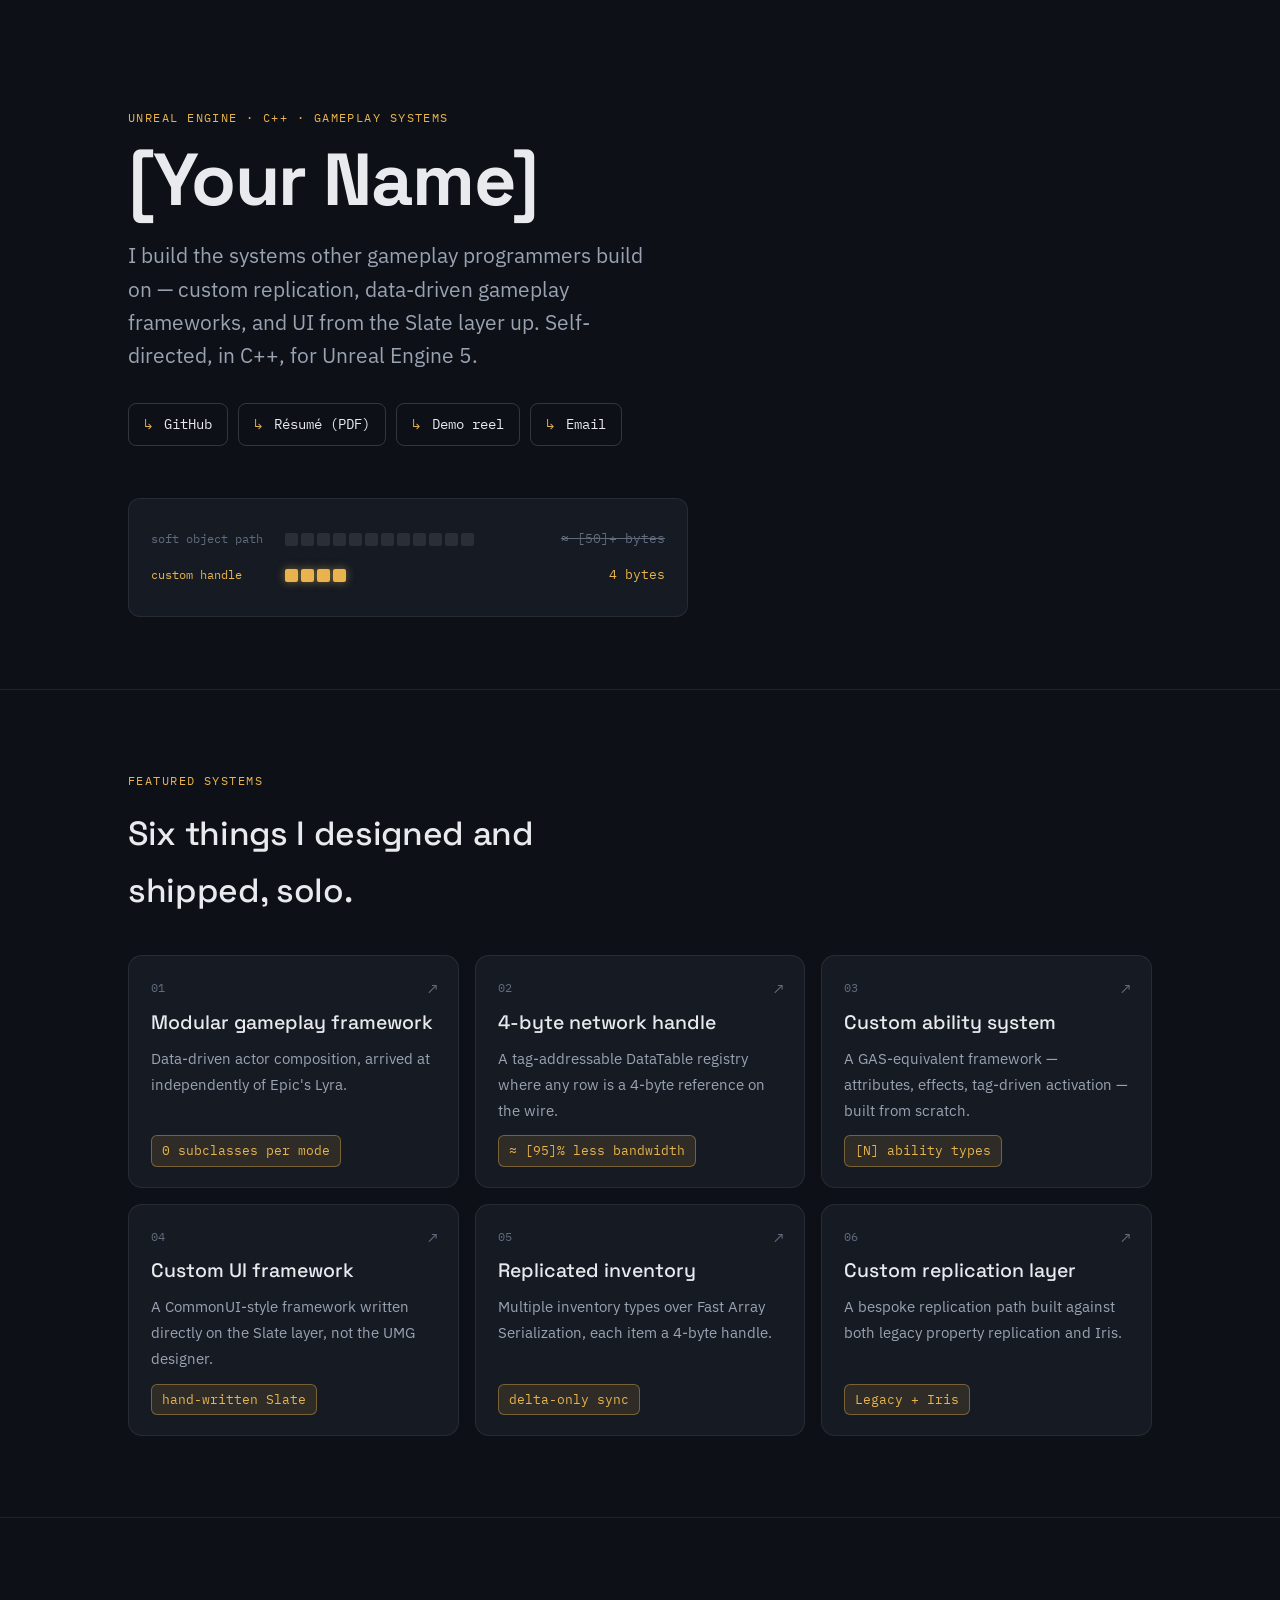
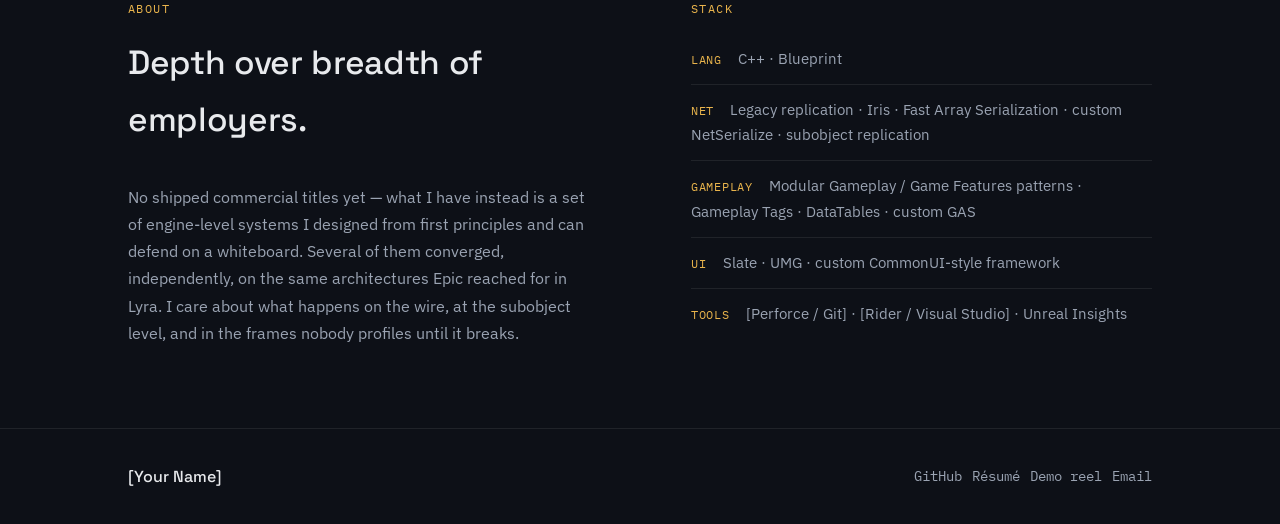
==== index.html @ 08bd9c7c "Add files via upload" ====
<!DOCTYPE html>
<html lang="en">
<head>
  <meta charset="UTF-8" />
  <meta name="viewport" content="width=device-width, initial-scale=1.0" />
  <title>[Your Name] — Unreal Engine C++ / Gameplay Systems</title>
  <meta name="description" content="C++ systems programmer specializing in Unreal Engine gameplay frameworks, network replication, and UI." />
  <link rel="preconnect" href="https://fonts.googleapis.com" />
  <link rel="preconnect" href="https://fonts.gstatic.com" crossorigin />
  <link href="https://fonts.googleapis.com/css2?family=Space+Grotesk:wght@500;700&family=IBM+Plex+Sans:wght@400;500&family=IBM+Plex+Mono:wght@400;500&display=swap" rel="stylesheet" />
  <link rel="stylesheet" href="styles.css" />
</head>
<body>
  <a class="skip-link" href="#systems">Skip to systems</a>

  <header class="hero">
    <div class="wrap">
      <p class="eyebrow">Unreal Engine · C++ · Gameplay systems</p>
      <h1 class="hero-title">[Your Name]</h1>
      <p class="hero-lede">
        I build the systems other gameplay programmers build on &mdash; custom replication,
        data-driven gameplay frameworks, and UI from the Slate layer up. Self-directed, in C++,
        for Unreal Engine 5.
      </p>

      <nav class="links" aria-label="Profile links">
        <a href="[GITHUB_URL]"><span class="mono">↳</span> GitHub</a>
        <a href="[RESUME_URL]"><span class="mono">↳</span> Résumé (PDF)</a>
        <a href="[REEL_URL]"><span class="mono">↳</span> Demo reel</a>
        <a href="mailto:[EMAIL]"><span class="mono">↳</span> Email</a>
      </nav>

      <!-- Signature: the wire motif — heavy reference vs. the 4-byte handle -->
      <figure class="wire" aria-label="Bandwidth comparison: a full object reference is 50 or more bytes on the wire; the custom handle is 4 bytes.">
        <div class="wire-row is-old">
          <span class="wire-label mono">soft object path</span>
          <span class="bytes" aria-hidden="true">
            <i></i><i></i><i></i><i></i><i></i><i></i><i></i><i></i><i></i><i></i><i></i><i></i>
          </span>
          <span class="wire-size mono">≈ [50]+ bytes</span>
        </div>
        <div class="wire-row is-new">
          <span class="wire-label mono">custom handle</span>
          <span class="bytes" aria-hidden="true">
            <i class="on"></i><i class="on"></i><i class="on"></i><i class="on"></i>
          </span>
          <span class="wire-size mono">4 bytes</span>
        </div>
      </figure>
    </div>
  </header>

  <main>
    <section id="systems" class="section">
      <div class="wrap">
        <p class="eyebrow">Featured systems</p>
        <h2 class="section-title">Six things I designed and shipped, solo.</h2>
        <div class="grid" id="grid"><!-- cards injected by app.js --></div>
      </div>
    </section>

    <section id="about" class="section section--about">
      <div class="wrap about-grid">
        <div>
          <p class="eyebrow">About</p>
          <h2 class="section-title">Depth over breadth of employers.</h2>
          <p class="prose">
            No shipped commercial titles yet &mdash; what I have instead is a set of engine-level
            systems I designed from first principles and can defend on a whiteboard. Several of them
            converged, independently, on the same architectures Epic reached for in Lyra.
            I care about what happens on the wire, at the subobject level, and in the frames
            nobody profiles until it breaks.
          </p>
        </div>
        <div>
          <p class="eyebrow">Stack</p>
          <ul class="stack">
            <li><span class="mono">lang</span> C++ · Blueprint</li>
            <li><span class="mono">net</span> Legacy replication · Iris · Fast Array Serialization · custom NetSerialize · subobject replication</li>
            <li><span class="mono">gameplay</span> Modular Gameplay / Game Features patterns · Gameplay Tags · DataTables · custom GAS</li>
            <li><span class="mono">ui</span> Slate · UMG · custom CommonUI-style framework</li>
            <li><span class="mono">tools</span> [Perforce / Git] · [Rider / Visual Studio] · Unreal Insights</li>
          </ul>
        </div>
      </div>
    </section>
  </main>

  <footer class="footer">
    <div class="wrap footer-grid">
      <p class="footer-name">[Your Name]</p>
      <nav class="links links--footer" aria-label="Footer links">
        <a href="[GITHUB_URL]">GitHub</a>
        <a href="[RESUME_URL]">Résumé</a>
        <a href="[REEL_URL]">Demo reel</a>
        <a href="mailto:[EMAIL]">Email</a>
      </nav>
    </div>
  </footer>

  <!-- Modal root -->
  <div class="modal" id="modal" role="dialog" aria-modal="true" aria-labelledby="modal-title" hidden>
    <div class="modal-backdrop" data-close></div>
    <div class="modal-panel" role="document">
      <button class="modal-close" data-close aria-label="Close">✕</button>
      <div class="modal-body" id="modal-body"><!-- injected --></div>
    </div>
  </div>

  <script src="app.js"></script>
</body>
</html>
---- styles.css ----
:root {
  --ink: #0d1017;
  --panel: #151a23;
  --panel-2: #1b212c;
  --line: rgba(255, 255, 255, 0.08);
  --line-strong: rgba(255, 255, 255, 0.16);
  --text: #e8eaed;
  --text-dim: #9aa3b2;
  --text-mute: #626c7d;
  --amber: #e9b44c;
  --amber-tint: rgba(233, 180, 76, 0.12);
  --amber-line: rgba(233, 180, 76, 0.4);
  --font-display: "Space Grotesk", system-ui, sans-serif;
  --font-body: "IBM Plex Sans", system-ui, sans-serif;
  --font-mono: "IBM Plex Mono", ui-monospace, monospace;
  --maxw: 1080px;
}

* { box-sizing: border-box; }

html { scroll-behavior: smooth; }

body {
  margin: 0;
  background: var(--ink);
  color: var(--text);
  font-family: var(--font-body);
  font-size: 16px;
  line-height: 1.7;
  -webkit-font-smoothing: antialiased;
}

.wrap { max-width: var(--maxw); margin: 0 auto; padding: 0 28px; }

a { color: var(--amber); text-decoration: none; }

.skip-link {
  position: absolute; left: -999px; top: 0; z-index: 10;
  background: var(--amber); color: var(--ink); padding: 10px 16px;
  border-radius: 0 0 8px 0; font-family: var(--font-mono); font-size: 13px;
}
.skip-link:focus { left: 0; }

.eyebrow {
  font-family: var(--font-mono); font-size: 12px; letter-spacing: 0.12em;
  text-transform: uppercase; color: var(--amber); margin: 0 0 14px;
}

.mono { font-family: var(--font-mono); }

/* ---------- Hero ---------- */
.hero { padding: clamp(64px, 12vh, 130px) 0 clamp(48px, 8vh, 90px); border-bottom: 1px solid var(--line); }

.hero-title {
  font-family: var(--font-display); font-weight: 700;
  font-size: clamp(2.6rem, 7vw, 4.6rem); line-height: 1.02;
  letter-spacing: -0.02em; margin: 0 0 22px;
}

.hero-lede {
  font-size: clamp(1.05rem, 2vw, 1.3rem); color: var(--text-dim);
  max-width: 40ch; margin: 0 0 30px; line-height: 1.6;
}

.links { display: flex; flex-wrap: wrap; gap: 10px; margin-bottom: 52px; }
.links a {
  font-family: var(--font-mono); font-size: 14px; color: var(--text);
  border: 1px solid var(--line-strong); padding: 9px 15px; border-radius: 8px;
  transition: border-color 0.18s ease, color 0.18s ease, background 0.18s ease;
}
.links a:hover { border-color: var(--amber-line); color: var(--amber); background: var(--amber-tint); }
.links a .mono { color: var(--amber); margin-right: 4px; }

/* Wire signature */
.wire {
  margin: 0; padding: 22px; border: 1px solid var(--line);
  border-radius: 12px; background: var(--panel); max-width: 560px;
}
.wire-row { display: flex; align-items: center; gap: 16px; padding: 7px 0; }
.wire-label { font-size: 12px; color: var(--text-mute); width: 118px; flex-shrink: 0; }
.wire-size { font-size: 13px; margin-left: auto; }
.bytes { display: flex; gap: 3px; flex-wrap: wrap; }
.bytes i {
  width: 13px; height: 13px; border-radius: 2px;
  background: rgba(255, 255, 255, 0.09); display: block;
}
.is-old .wire-size { color: var(--text-mute); text-decoration: line-through; }
.is-new .wire-label { color: var(--amber); }
.is-new .wire-size { color: var(--amber); }
.bytes i.on { background: var(--amber); box-shadow: 0 0 10px rgba(233, 180, 76, 0.5); }

/* ---------- Sections ---------- */
.section { padding: clamp(56px, 9vh, 96px) 0; }
.section-title {
  font-family: var(--font-display); font-weight: 500;
  font-size: clamp(1.5rem, 3.4vw, 2.1rem); letter-spacing: -0.01em;
  margin: 0 0 36px; max-width: 24ch;
}

/* ---------- Grid ---------- */
.grid {
  display: grid; grid-template-columns: repeat(auto-fill, minmax(280px, 1fr));
  gap: 16px;
}
.card {
  position: relative; text-align: left; cursor: pointer;
  background: var(--panel); border: 1px solid var(--line); border-radius: 14px;
  padding: 22px 22px 20px; color: inherit; font: inherit;
  display: flex; flex-direction: column; gap: 12px; min-height: 210px;
  transition: transform 0.18s ease, border-color 0.18s ease, background 0.18s ease;
}
.card:hover, .card:focus-visible {
  transform: translateY(-3px); border-color: var(--amber-line);
  background: var(--panel-2); outline: none;
}
.card:focus-visible { box-shadow: 0 0 0 2px var(--amber-line); }
.card-index { font-family: var(--font-mono); font-size: 12px; color: var(--text-mute); }
.card-title { font-family: var(--font-display); font-weight: 500; font-size: 1.22rem; line-height: 1.2; margin: 0; }
.card-tag { font-size: 0.95rem; color: var(--text-dim); margin: 0; flex-grow: 1; }
.card-stat {
  font-family: var(--font-mono); font-size: 12.5px; color: var(--amber);
  background: var(--amber-tint); border: 1px solid var(--amber-line);
  align-self: flex-start; padding: 4px 10px; border-radius: 6px;
}
.card-arrow {
  position: absolute; top: 20px; right: 20px; color: var(--text-mute);
  font-family: var(--font-mono); transition: color 0.18s ease, transform 0.18s ease;
}
.card:hover .card-arrow, .card:focus-visible .card-arrow { color: var(--amber); transform: translate(2px, -2px); }

/* ---------- About ---------- */
.section--about { border-top: 1px solid var(--line); }
.about-grid { display: grid; grid-template-columns: 1.1fr 1fr; gap: 56px; }
.prose { color: var(--text-dim); margin: 0; max-width: 46ch; }
.stack { list-style: none; margin: 0; padding: 0; }
.stack li { padding: 12px 0; border-bottom: 1px solid var(--line); color: var(--text-dim); font-size: 0.95rem; }
.stack li:last-child { border-bottom: 0; }
.stack .mono { color: var(--amber); font-size: 12px; margin-right: 12px; text-transform: uppercase; letter-spacing: 0.06em; }

/* ---------- Footer ---------- */
.footer { border-top: 1px solid var(--line); padding: 34px 0; }
.footer-grid { display: flex; justify-content: space-between; align-items: center; gap: 20px; flex-wrap: wrap; }
.footer-name { font-family: var(--font-display); font-weight: 500; margin: 0; }
.links--footer { margin: 0; }
.links--footer a { border: 0; padding: 0; color: var(--text-dim); font-size: 14px; }
.links--footer a:hover { color: var(--amber); background: none; }

/* ---------- Modal ---------- */
.modal { position: fixed; inset: 0; z-index: 50; display: flex; align-items: center; justify-content: center; padding: 24px; }
.modal[hidden] { display: none; }
.modal-backdrop { position: absolute; inset: 0; background: rgba(6, 8, 12, 0.78); backdrop-filter: blur(3px); }
.modal-panel {
  position: relative; z-index: 1; width: min(760px, 100%); max-height: 88vh; overflow-y: auto;
  background: var(--panel); border: 1px solid var(--line-strong); border-radius: 16px;
  padding: 34px; animation: pop 0.2s ease;
}
@keyframes pop { from { opacity: 0; transform: translateY(10px) scale(0.99); } to { opacity: 1; transform: none; } }
.modal-close {
  position: absolute; top: 16px; right: 16px; width: 34px; height: 34px;
  background: transparent; border: 1px solid var(--line-strong); border-radius: 8px;
  color: var(--text-dim); font-size: 14px; cursor: pointer; line-height: 1;
  transition: color 0.15s ease, border-color 0.15s ease;
}
.modal-close:hover { color: var(--amber); border-color: var(--amber-line); }

.modal-index { font-family: var(--font-mono); font-size: 12px; color: var(--amber); letter-spacing: 0.1em; text-transform: uppercase; }
.modal-title { font-family: var(--font-display); font-weight: 500; font-size: 1.7rem; margin: 8px 0 18px; letter-spacing: -0.01em; }
.modal-video { aspect-ratio: 16 / 9; width: 100%; border-radius: 10px; overflow: hidden; margin-bottom: 24px; border: 1px solid var(--line); }
.modal-video iframe { width: 100%; height: 100%; border: 0; display: block; }
.modal-video-placeholder {
  width: 100%; height: 100%; display: flex; flex-direction: column; align-items: center; justify-content: center;
  gap: 8px; background: var(--ink); color: var(--text-mute); font-family: var(--font-mono); font-size: 13px; text-align: center; padding: 20px;
}
.modal h4 { font-family: var(--font-mono); font-size: 12px; letter-spacing: 0.08em; text-transform: uppercase; color: var(--amber); margin: 22px 0 8px; }
.modal p { color: var(--text-dim); margin: 0 0 6px; }
.modal-tags { display: flex; flex-wrap: wrap; gap: 8px; margin-top: 24px; }
.modal-tags span { font-family: var(--font-mono); font-size: 12px; color: var(--text-dim); border: 1px solid var(--line-strong); padding: 4px 10px; border-radius: 6px; }
.modal-source { display: inline-block; margin-top: 24px; font-family: var(--font-mono); font-size: 14px; }

@media (max-width: 720px) {
  .about-grid { grid-template-columns: 1fr; gap: 36px; }
  .modal-panel { padding: 24px; }
  .wire-label { width: 96px; }
}

@media (prefers-reduced-motion: reduce) {
  *, *::before, *::after { animation-duration: 0.001ms !important; transition-duration: 0.001ms !important; scroll-behavior: auto !important; }
}
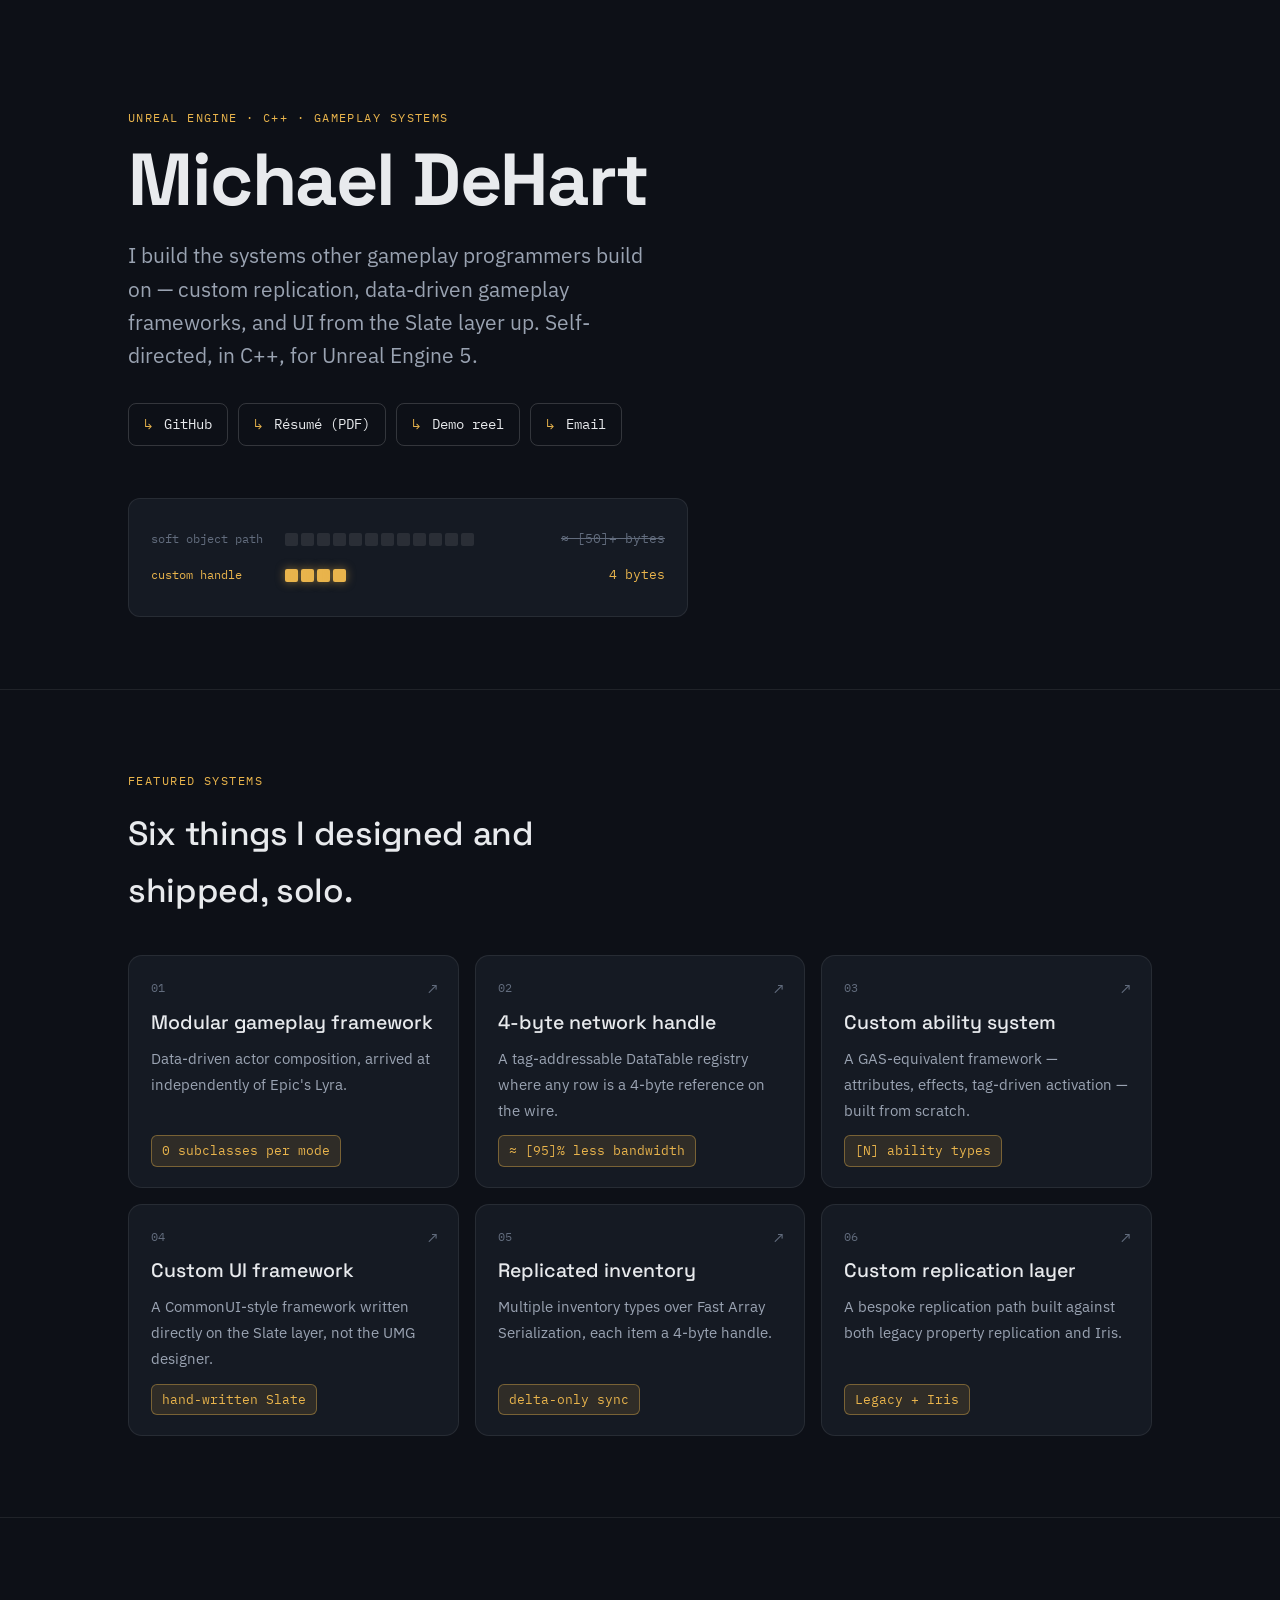
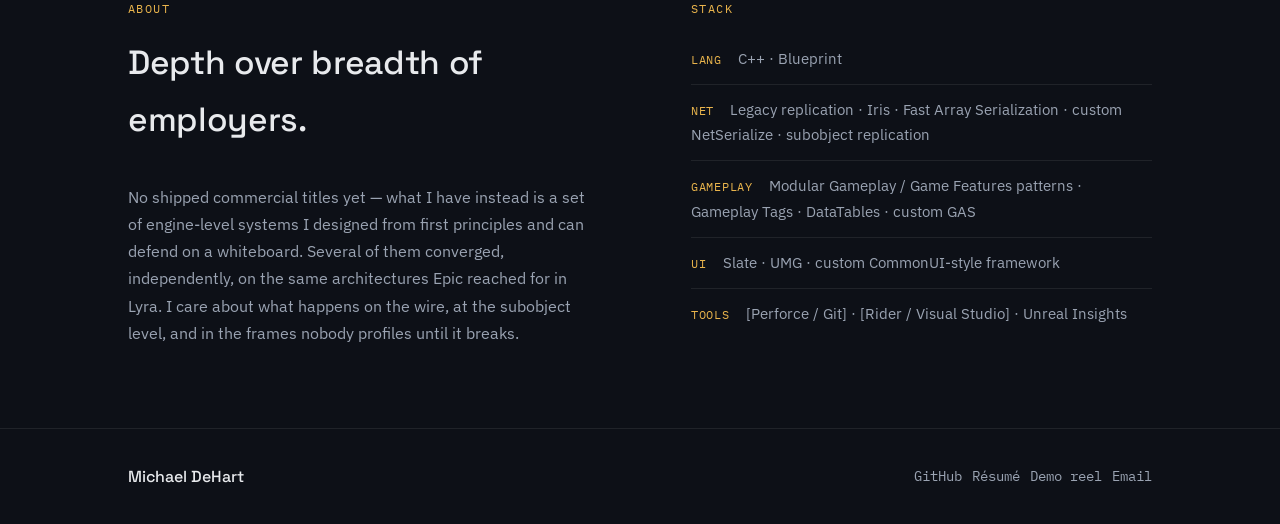
==== commit 29e6a731: "Test Update" ====
--- a/index.html
+++ b/index.html
@@ -3,7 +3,7 @@
 <head>
   <meta charset="UTF-8" />
   <meta name="viewport" content="width=device-width, initial-scale=1.0" />
-  <title>[Your Name] — Unreal Engine C++ / Gameplay Systems</title>
+  <title>Michael DeHart - Unreal Engine</title>
   <meta name="description" content="C++ systems programmer specializing in Unreal Engine gameplay frameworks, network replication, and UI." />
   <link rel="preconnect" href="https://fonts.googleapis.com" />
   <link rel="preconnect" href="https://fonts.gstatic.com" crossorigin />
@@ -16,7 +16,7 @@
   <header class="hero">
     <div class="wrap">
       <p class="eyebrow">Unreal Engine · C++ · Gameplay systems</p>
-      <h1 class="hero-title">[Your Name]</h1>
+      <h1 class="hero-title">Michael DeHart</h1>
       <p class="hero-lede">
         I build the systems other gameplay programmers build on &mdash; custom replication,
         data-driven gameplay frameworks, and UI from the Slate layer up. Self-directed, in C++,
@@ -88,7 +88,7 @@
 
   <footer class="footer">
     <div class="wrap footer-grid">
-      <p class="footer-name">[Your Name]</p>
+      <p class="footer-name">Michael DeHart</p>
       <nav class="links links--footer" aria-label="Footer links">
         <a href="[GITHUB_URL]">GitHub</a>
         <a href="[RESUME_URL]">Résumé</a>
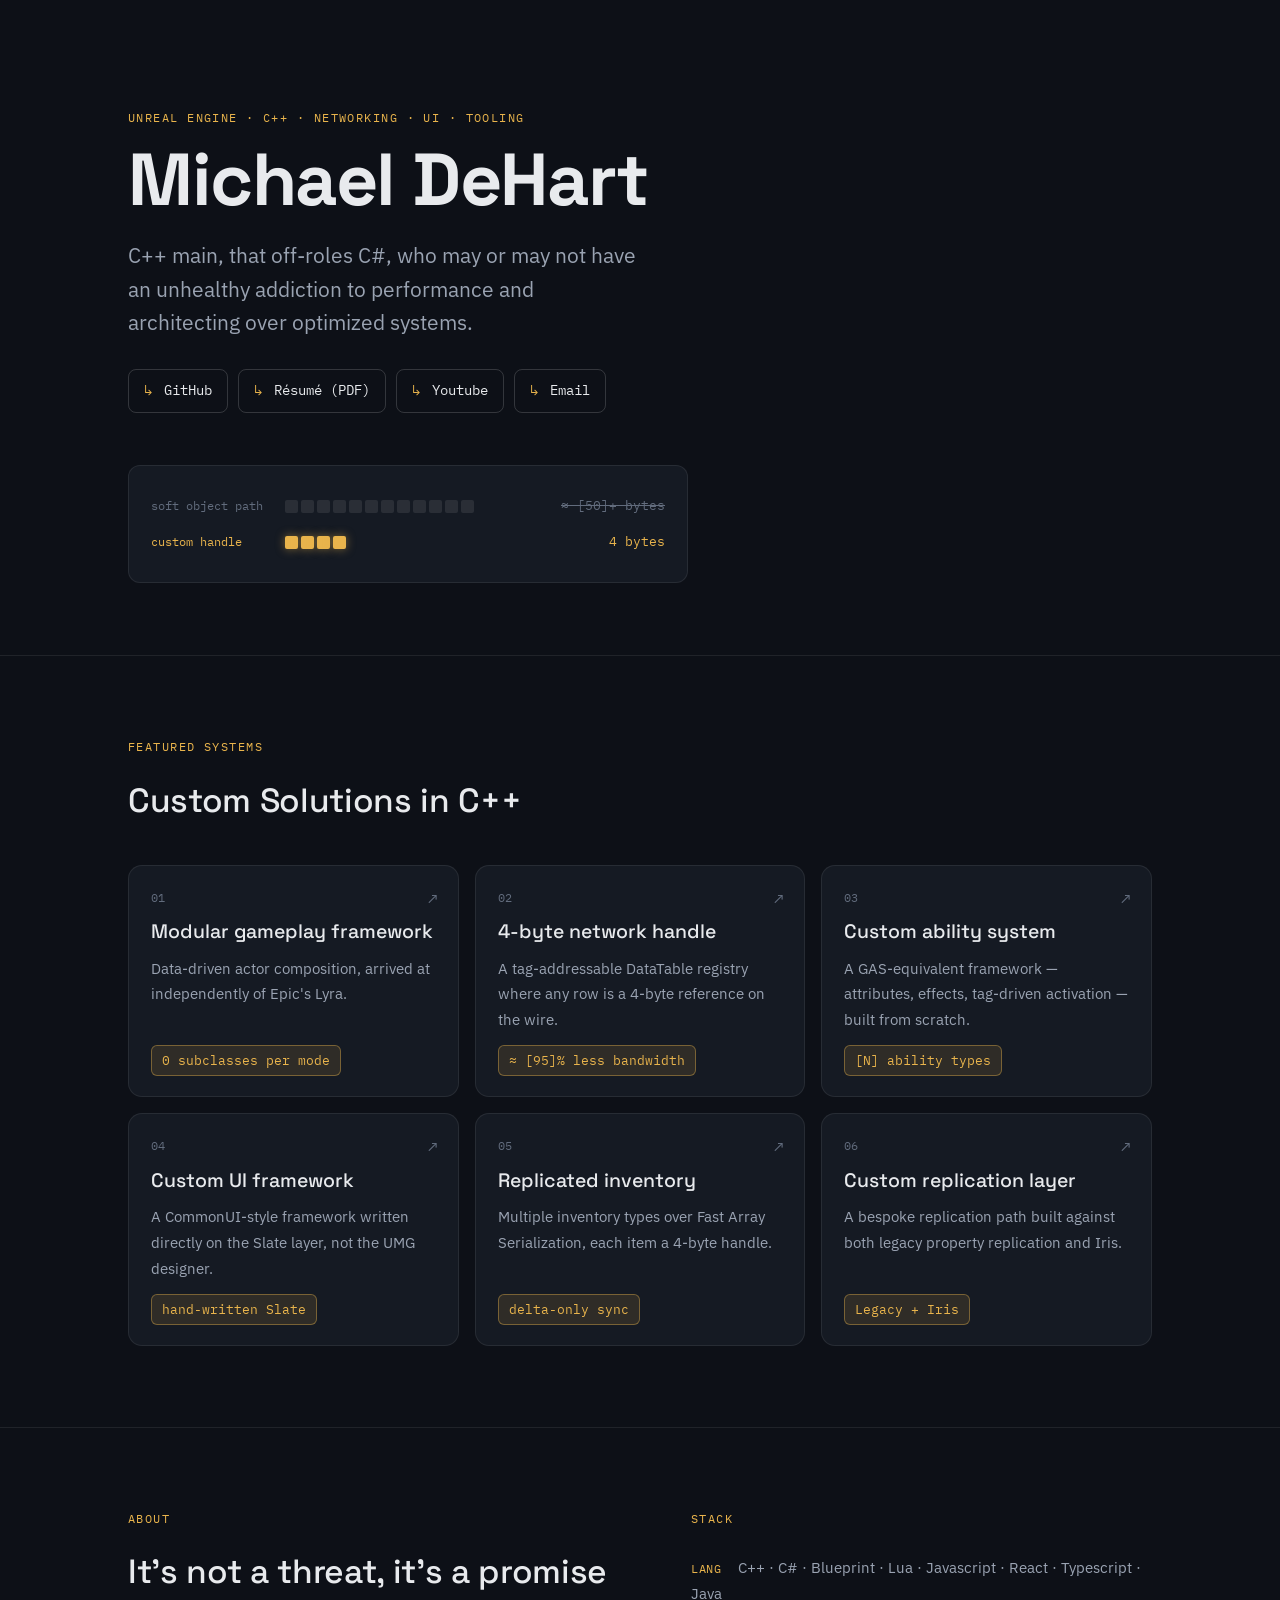
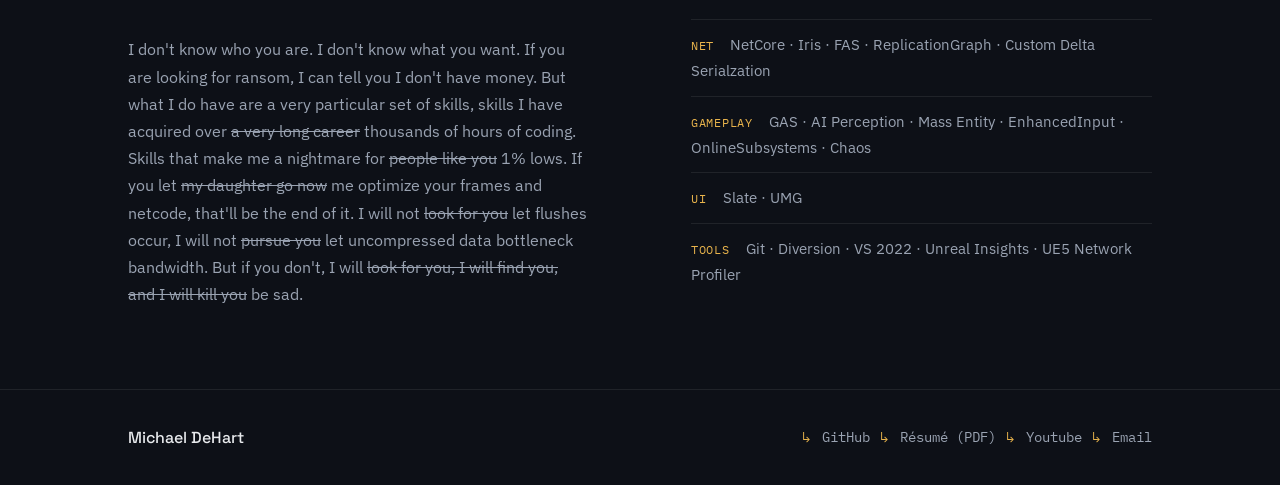
==== commit 85db0915: "Updated Details" ====
--- a/index.html
+++ b/index.html
@@ -3,7 +3,7 @@
 <head>
   <meta charset="UTF-8" />
   <meta name="viewport" content="width=device-width, initial-scale=1.0" />
-  <title>Michael DeHart - Unreal Engine</title>
+  <title>Michael DeHart - UE C++ Dev</title>
   <meta name="description" content="C++ systems programmer specializing in Unreal Engine gameplay frameworks, network replication, and UI." />
   <link rel="preconnect" href="https://fonts.googleapis.com" />
   <link rel="preconnect" href="https://fonts.gstatic.com" crossorigin />
@@ -15,19 +15,17 @@
 
   <header class="hero">
     <div class="wrap">
-      <p class="eyebrow">Unreal Engine · C++ · Gameplay systems</p>
+      <p class="eyebrow">Unreal Engine · C++ · Networking · UI · Tooling </p>
       <h1 class="hero-title">Michael DeHart</h1>
       <p class="hero-lede">
-        I build the systems other gameplay programmers build on &mdash; custom replication,
-        data-driven gameplay frameworks, and UI from the Slate layer up. Self-directed, in C++,
-        for Unreal Engine 5.
+        C++ main, that off-roles C#, who may or may not have an unhealthy addiction to performance and architecting over optimized systems.
       </p>
 
       <nav class="links" aria-label="Profile links">
-        <a href="[GITHUB_URL]"><span class="mono">↳</span> GitHub</a>
+        <a href="https://github.com/NorthRockStudios"><span class="mono">↳</span> GitHub</a>
         <a href="[RESUME_URL]"><span class="mono">↳</span> Résumé (PDF)</a>
-        <a href="[REEL_URL]"><span class="mono">↳</span> Demo reel</a>
-        <a href="mailto:[EMAIL]"><span class="mono">↳</span> Email</a>
+        <a href="https://www.youtube.com/@NorthRockStudios"><span class="mono">↳</span> Youtube</a>
+        <a href="mailto:[MikeDehart95@gmail.com]"><span class="mono">↳</span> Email</a>
       </nav>
 
       <!-- Signature: the wire motif — heavy reference vs. the 4-byte handle -->
@@ -54,7 +52,7 @@
     <section id="systems" class="section">
       <div class="wrap">
         <p class="eyebrow">Featured systems</p>
-        <h2 class="section-title">Six things I designed and shipped, solo.</h2>
+        <h2 class="section-title">Custom Solutions in C++</h2>
         <div class="grid" id="grid"><!-- cards injected by app.js --></div>
       </div>
     </section>
@@ -63,23 +61,23 @@
       <div class="wrap about-grid">
         <div>
           <p class="eyebrow">About</p>
-          <h2 class="section-title">Depth over breadth of employers.</h2>
+          <h2 class="section-title">It's not a threat, it's a promise</h2>
           <p class="prose">
-            No shipped commercial titles yet &mdash; what I have instead is a set of engine-level
-            systems I designed from first principles and can defend on a whiteboard. Several of them
-            converged, independently, on the same architectures Epic reached for in Lyra.
-            I care about what happens on the wire, at the subobject level, and in the frames
-            nobody profiles until it breaks.
+            I don't know who you are. I don't know what you want. If you are looking for ransom, I can tell you I don't have money. 
+            But what I do have are a very particular set of skills, skills I have acquired over <s>a very long career</s> thousands of hours of coding. 
+            Skills that make me a nightmare for <s>people like you</s> 1% lows. If you let <s>my daughter go now</s> me optimize your frames and netcode, 
+            that'll be the end of it. I will not <s>look for you</s> let flushes occur, I will not <s>pursue you</s> let uncompressed data bottleneck bandwidth. 
+            But if you don't, I will <s>look for you, I will find you, and I will kill you</s> be sad.
           </p>
         </div>
         <div>
           <p class="eyebrow">Stack</p>
           <ul class="stack">
-            <li><span class="mono">lang</span> C++ · Blueprint</li>
-            <li><span class="mono">net</span> Legacy replication · Iris · Fast Array Serialization · custom NetSerialize · subobject replication</li>
-            <li><span class="mono">gameplay</span> Modular Gameplay / Game Features patterns · Gameplay Tags · DataTables · custom GAS</li>
-            <li><span class="mono">ui</span> Slate · UMG · custom CommonUI-style framework</li>
-            <li><span class="mono">tools</span> [Perforce / Git] · [Rider / Visual Studio] · Unreal Insights</li>
+            <li><span class="mono">lang</span> C++ · C# · Blueprint · Lua · Javascript · React · Typescript · Java </li>
+            <li><span class="mono">net</span> NetCore · Iris · FAS · ReplicationGraph · Custom Delta Serialzation </li>
+            <li><span class="mono">gameplay</span> GAS · AI Perception · Mass Entity · EnhancedInput · OnlineSubsystems · Chaos </li>
+            <li><span class="mono">ui</span> Slate · UMG </li>
+            <li><span class="mono">tools</span> Git · Diversion · VS 2022 · Unreal Insights · UE5 Network Profiler </li>
           </ul>
         </div>
       </div>
@@ -90,10 +88,10 @@
     <div class="wrap footer-grid">
       <p class="footer-name">Michael DeHart</p>
       <nav class="links links--footer" aria-label="Footer links">
-        <a href="[GITHUB_URL]">GitHub</a>
-        <a href="[RESUME_URL]">Résumé</a>
-        <a href="[REEL_URL]">Demo reel</a>
-        <a href="mailto:[EMAIL]">Email</a>
+        <a href="https://github.com/NorthRockStudios"><span class="mono">↳</span> GitHub</a>
+        <a href="[RESUME_URL]"><span class="mono">↳</span> Résumé (PDF)</a>
+        <a href="https://www.youtube.com/@NorthRockStudios"><span class="mono">↳</span> Youtube</a>
+        <a href="mailto:[MikeDehart95@gmail.com]"><span class="mono">↳</span> Email</a>
       </nav>
     </div>
   </footer>
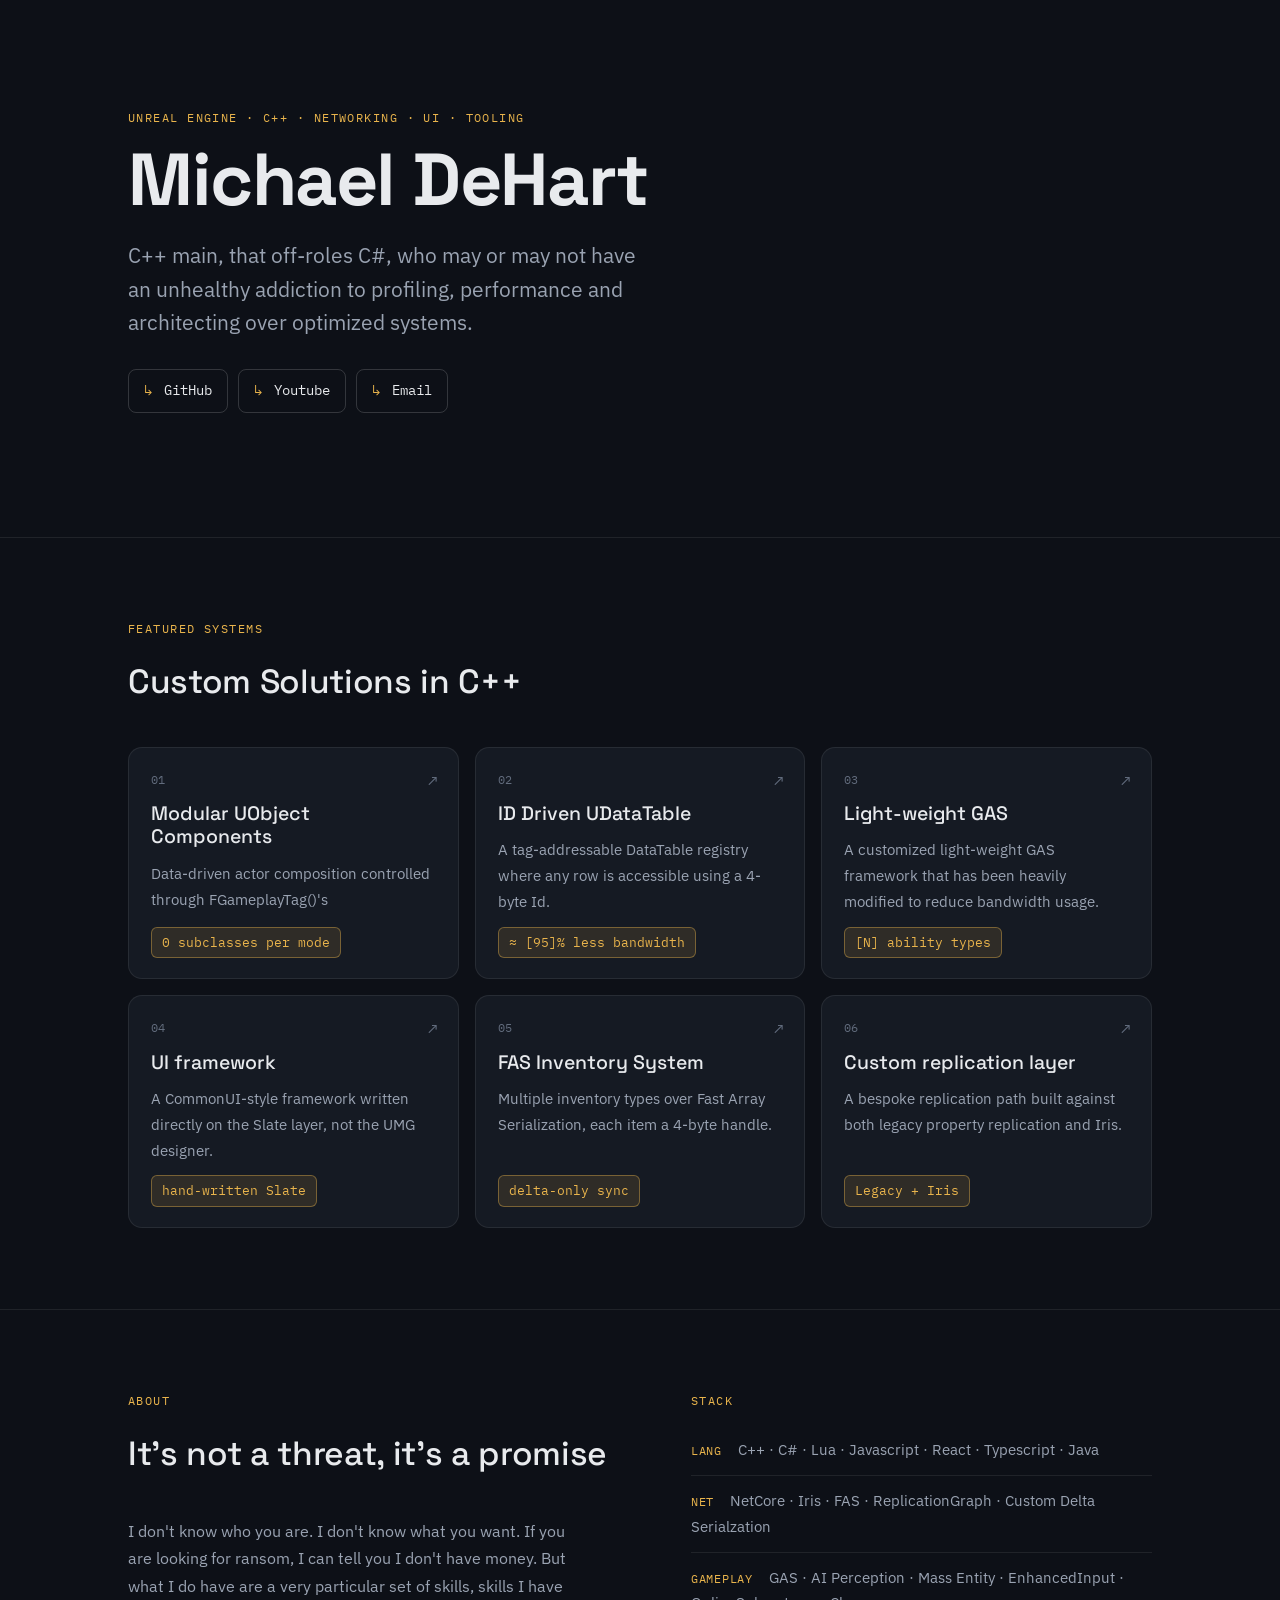
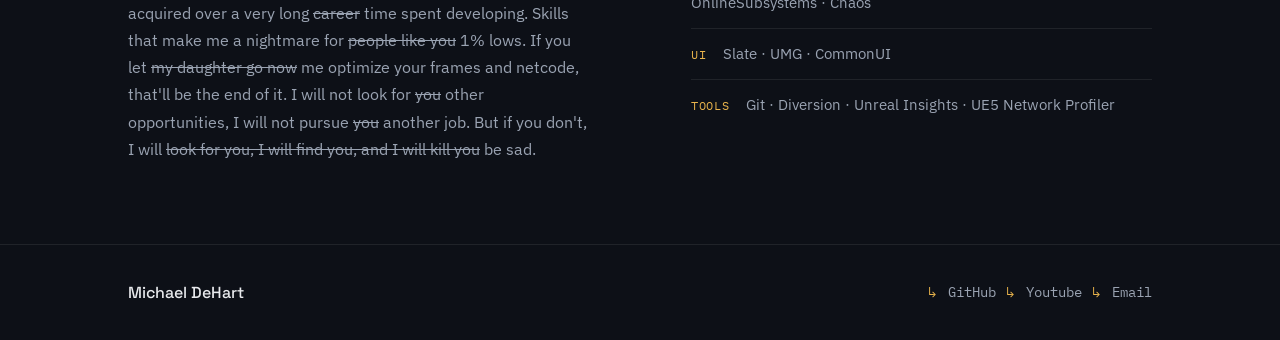
==== commit 09b3c7be: "Detail Changes" ====
--- a/index.html
+++ b/index.html
@@ -18,18 +18,17 @@
       <p class="eyebrow">Unreal Engine · C++ · Networking · UI · Tooling </p>
       <h1 class="hero-title">Michael DeHart</h1>
       <p class="hero-lede">
-        C++ main, that off-roles C#, who may or may not have an unhealthy addiction to performance and architecting over optimized systems.
+        C++ main, that off-roles C#, who may or may not have an unhealthy addiction to profiling, performance and architecting over optimized systems.
       </p>
 
       <nav class="links" aria-label="Profile links">
         <a href="https://github.com/NorthRockStudios"><span class="mono">↳</span> GitHub</a>
-        <a href="[RESUME_URL]"><span class="mono">↳</span> Résumé (PDF)</a>
         <a href="https://www.youtube.com/@NorthRockStudios"><span class="mono">↳</span> Youtube</a>
         <a href="mailto:[MikeDehart95@gmail.com]"><span class="mono">↳</span> Email</a>
       </nav>
 
       <!-- Signature: the wire motif — heavy reference vs. the 4-byte handle -->
-      <figure class="wire" aria-label="Bandwidth comparison: a full object reference is 50 or more bytes on the wire; the custom handle is 4 bytes.">
+      <!-- <figure class="wire" aria-label="Bandwidth comparison: a full object reference is 50 or more bytes on the wire; the custom handle is 4 bytes.">
         <div class="wire-row is-old">
           <span class="wire-label mono">soft object path</span>
           <span class="bytes" aria-hidden="true">
@@ -44,7 +43,7 @@
           </span>
           <span class="wire-size mono">4 bytes</span>
         </div>
-      </figure>
+      </figure> -->
     </div>
   </header>
 
@@ -64,20 +63,20 @@
           <h2 class="section-title">It's not a threat, it's a promise</h2>
           <p class="prose">
             I don't know who you are. I don't know what you want. If you are looking for ransom, I can tell you I don't have money. 
-            But what I do have are a very particular set of skills, skills I have acquired over <s>a very long career</s> thousands of hours of coding. 
+            But what I do have are a very particular set of skills, skills I have acquired over a very long <s>career</s> time spent developing. 
             Skills that make me a nightmare for <s>people like you</s> 1% lows. If you let <s>my daughter go now</s> me optimize your frames and netcode, 
-            that'll be the end of it. I will not <s>look for you</s> let flushes occur, I will not <s>pursue you</s> let uncompressed data bottleneck bandwidth. 
+            that'll be the end of it. I will not look for <s>you</s> other opportunities, I will not pursue <s>you</s> another job. 
             But if you don't, I will <s>look for you, I will find you, and I will kill you</s> be sad.
           </p>
         </div>
         <div>
           <p class="eyebrow">Stack</p>
           <ul class="stack">
-            <li><span class="mono">lang</span> C++ · C# · Blueprint · Lua · Javascript · React · Typescript · Java </li>
+            <li><span class="mono">lang</span> C++ · C# · Lua · Javascript · React · Typescript · Java </li>
             <li><span class="mono">net</span> NetCore · Iris · FAS · ReplicationGraph · Custom Delta Serialzation </li>
             <li><span class="mono">gameplay</span> GAS · AI Perception · Mass Entity · EnhancedInput · OnlineSubsystems · Chaos </li>
-            <li><span class="mono">ui</span> Slate · UMG </li>
-            <li><span class="mono">tools</span> Git · Diversion · VS 2022 · Unreal Insights · UE5 Network Profiler </li>
+            <li><span class="mono">ui</span> Slate · UMG · CommonUI </li>
+            <li><span class="mono">tools</span> Git · Diversion · Unreal Insights · UE5 Network Profiler </li>
           </ul>
         </div>
       </div>
@@ -89,7 +88,6 @@
       <p class="footer-name">Michael DeHart</p>
       <nav class="links links--footer" aria-label="Footer links">
         <a href="https://github.com/NorthRockStudios"><span class="mono">↳</span> GitHub</a>
-        <a href="[RESUME_URL]"><span class="mono">↳</span> Résumé (PDF)</a>
         <a href="https://www.youtube.com/@NorthRockStudios"><span class="mono">↳</span> Youtube</a>
         <a href="mailto:[MikeDehart95@gmail.com]"><span class="mono">↳</span> Email</a>
       </nav>
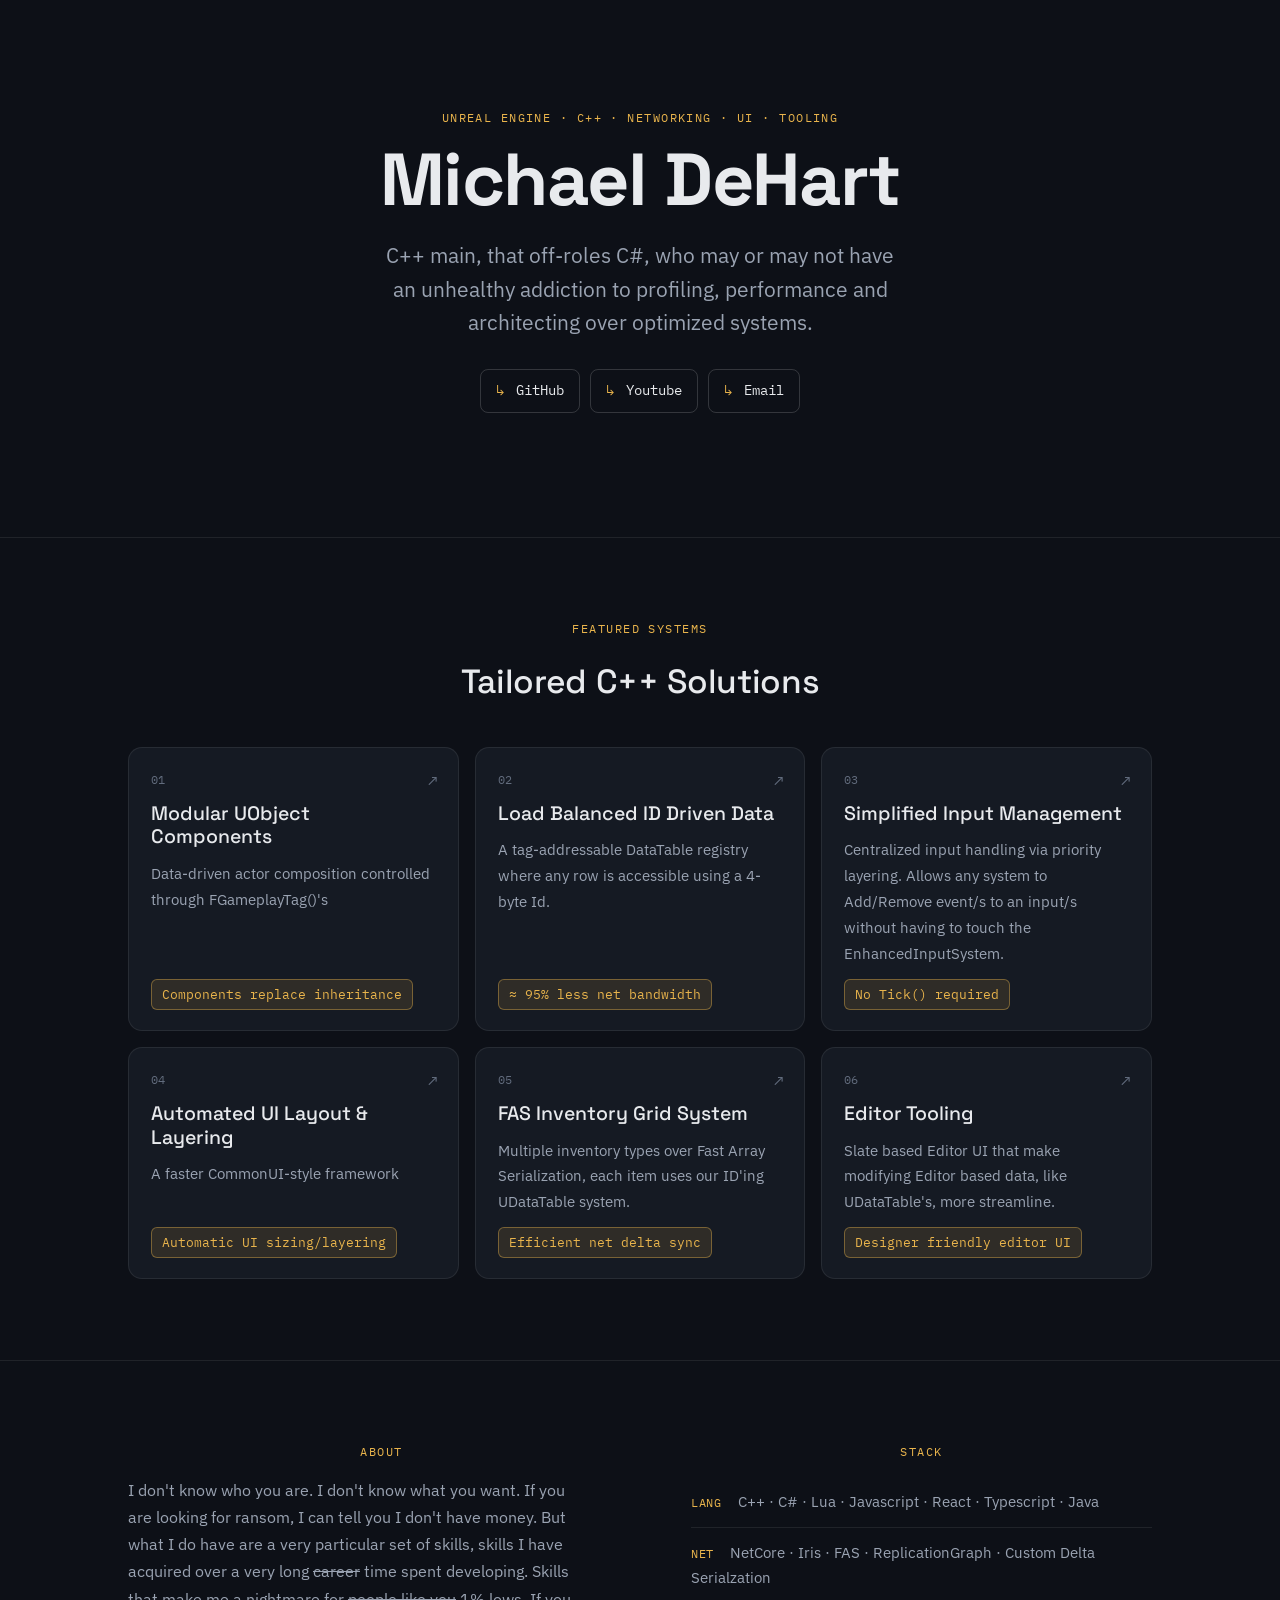
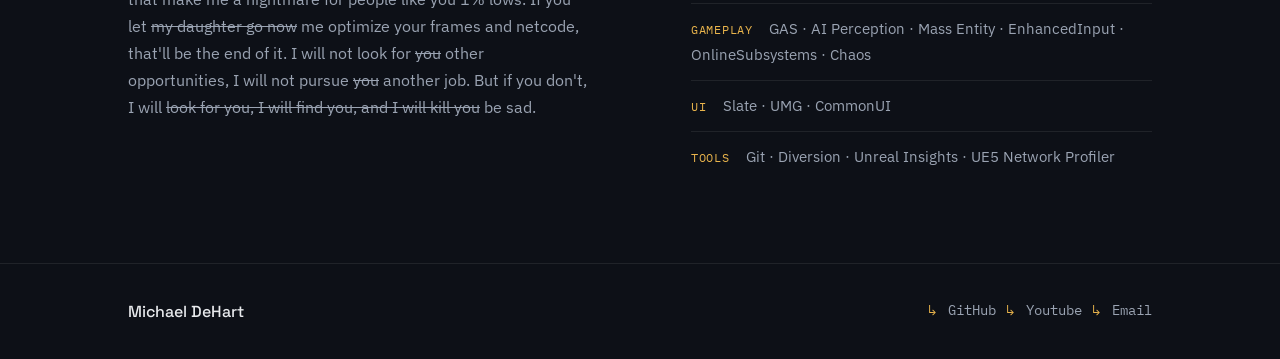
==== commit 075e626c: "Card Details Update" ====
--- a/index.html
+++ b/index.html
@@ -4,7 +4,7 @@
   <meta charset="UTF-8" />
   <meta name="viewport" content="width=device-width, initial-scale=1.0" />
   <title>Michael DeHart - UE C++ Dev</title>
-  <meta name="description" content="C++ systems programmer specializing in Unreal Engine gameplay frameworks, network replication, and UI." />
+  <meta name="description" content="C++ systems programmer specializing in Unreal Engine." />
   <link rel="preconnect" href="https://fonts.googleapis.com" />
   <link rel="preconnect" href="https://fonts.gstatic.com" crossorigin />
   <link href="https://fonts.googleapis.com/css2?family=Space+Grotesk:wght@500;700&family=IBM+Plex+Sans:wght@400;500&family=IBM+Plex+Mono:wght@400;500&display=swap" rel="stylesheet" />
@@ -51,7 +51,7 @@
     <section id="systems" class="section">
       <div class="wrap">
         <p class="eyebrow">Featured systems</p>
-        <h2 class="section-title">Custom Solutions in C++</h2>
+        <h2 class="section-title">Tailored C++ Solutions</h2>
         <div class="grid" id="grid"><!-- cards injected by app.js --></div>
       </div>
     </section>
@@ -60,7 +60,7 @@
       <div class="wrap about-grid">
         <div>
           <p class="eyebrow">About</p>
-          <h2 class="section-title">It's not a threat, it's a promise</h2>
+          <!-- <h2 class="section-title">A promise</h2> -->
           <p class="prose">
             I don't know who you are. I don't know what you want. If you are looking for ransom, I can tell you I don't have money. 
             But what I do have are a very particular set of skills, skills I have acquired over a very long <s>career</s> time spent developing. 
--- a/styles.css
+++ b/styles.css
@@ -51,6 +51,11 @@
 /* ---------- Hero ---------- */
 .hero { padding: clamp(64px, 12vh, 130px) 0 clamp(48px, 8vh, 90px); border-bottom: 1px solid var(--line); }
 
+.hero .wrap { text-align: center; }
+.hero .links { justify-content: center; }
+.hero .hero-lede { margin-left: auto; margin-right: auto; }
+.hero .wire { margin-left: auto; margin-right: auto; }
+
 .hero-title {
   font-family: var(--font-display); font-weight: 700;
   font-size: clamp(2.6rem, 7vw, 4.6rem); line-height: 1.02;
@@ -96,6 +101,10 @@
   font-size: clamp(1.5rem, 3.4vw, 2.1rem); letter-spacing: -0.01em;
   margin: 0 0 36px; max-width: 24ch;
 }
+
+.section-title,
+.section .eyebrow { text-align: center; }
+.section-title { margin-left: auto; margin-right: auto; }
 
 /* ---------- Grid ---------- */
 .grid {
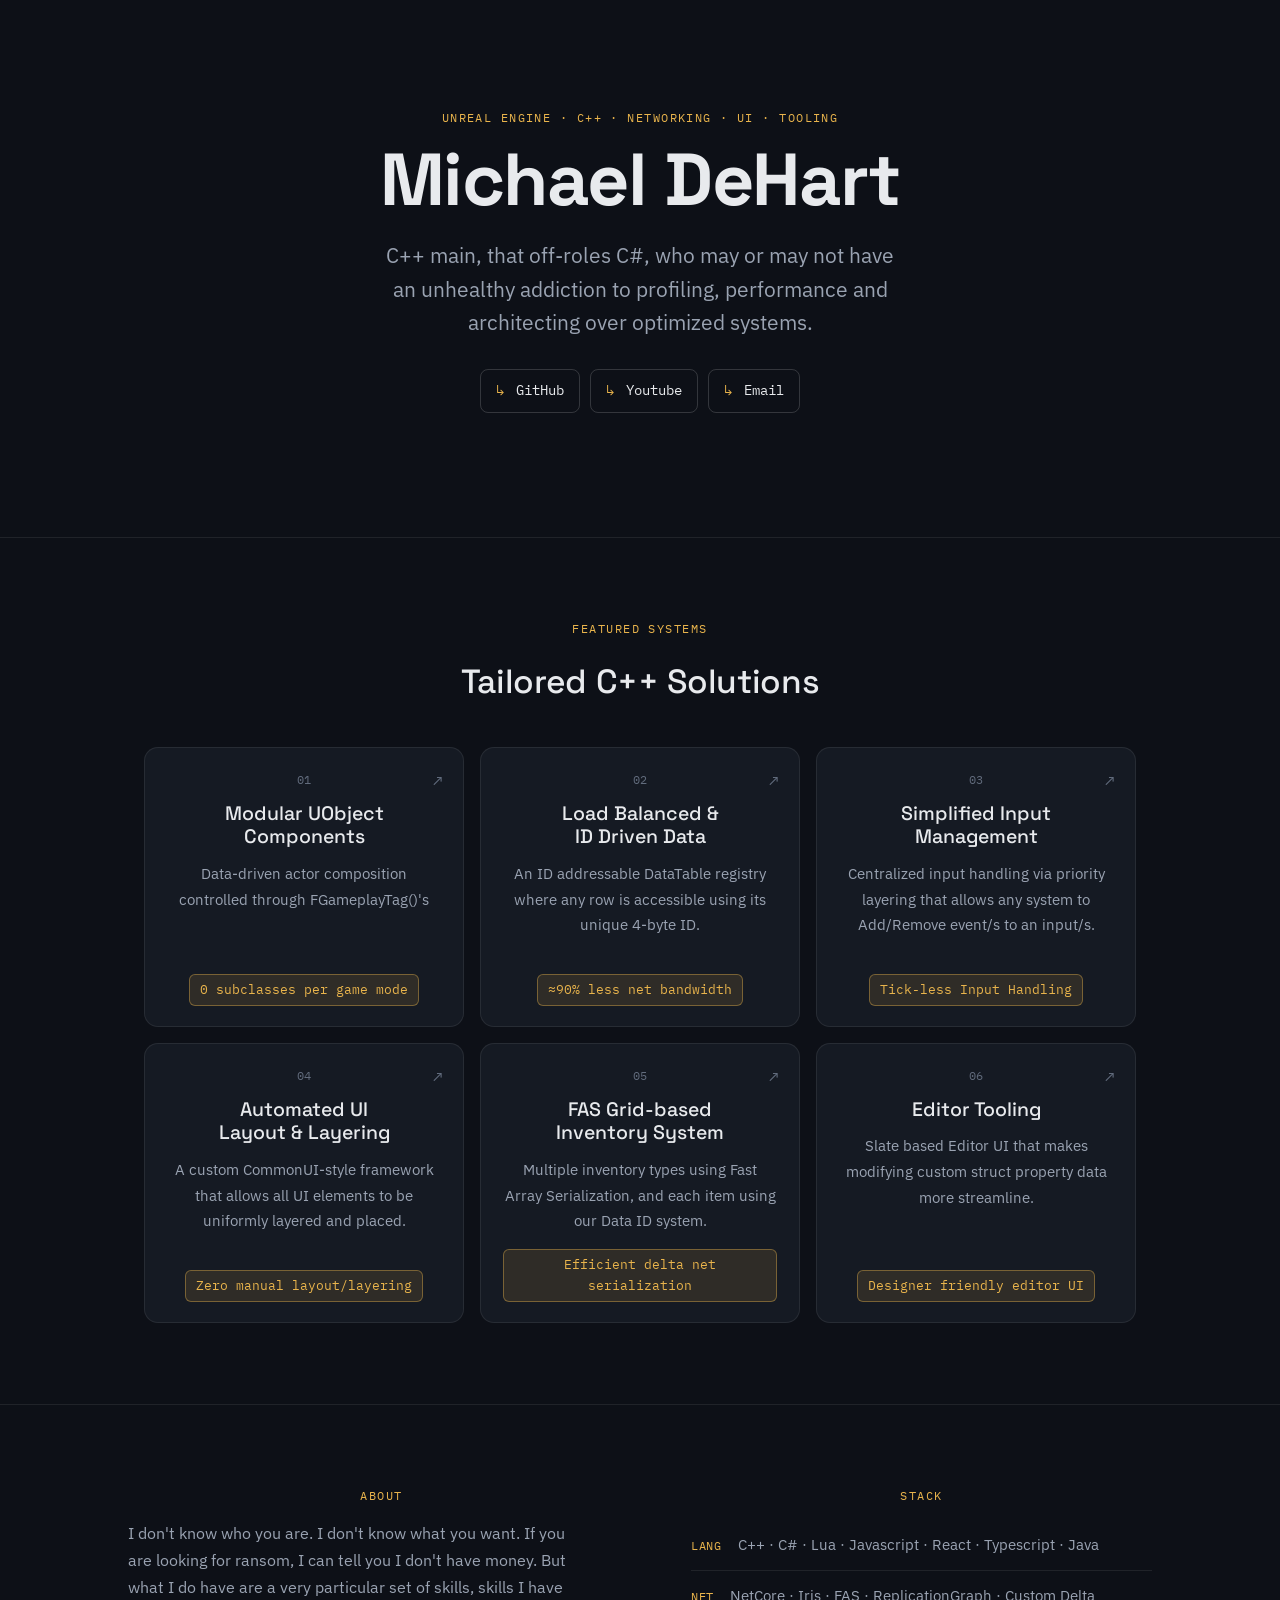
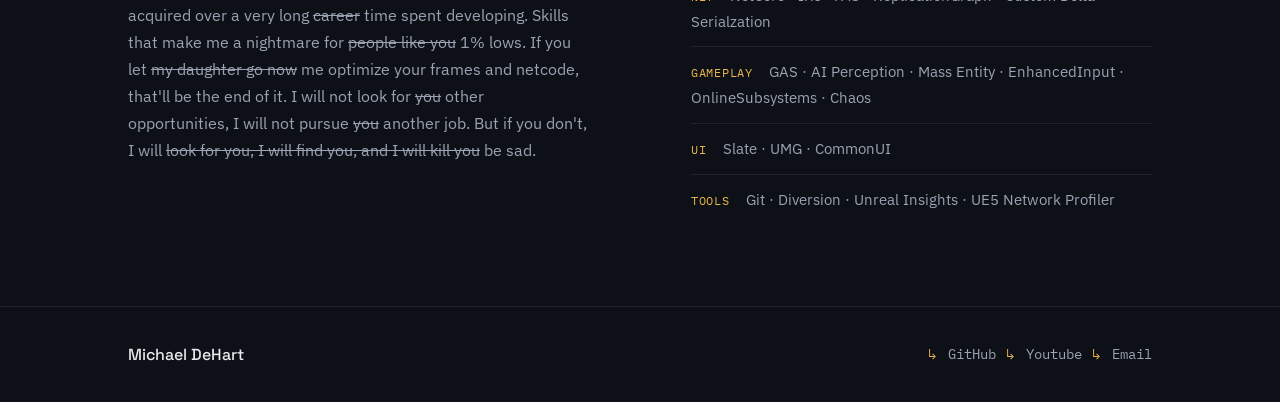
==== commit d9bfa016: "More Card Details Changes" ====
--- a/index.html
+++ b/index.html
@@ -24,7 +24,7 @@
       <nav class="links" aria-label="Profile links">
         <a href="https://github.com/NorthRockStudios"><span class="mono">↳</span> GitHub</a>
         <a href="https://www.youtube.com/@NorthRockStudios"><span class="mono">↳</span> Youtube</a>
-        <a href="mailto:[MikeDehart95@gmail.com]"><span class="mono">↳</span> Email</a>
+        <a href="mailto:MikeDehart95@gmail.com"><span class="mono">↳</span> Email</a>
       </nav>
 
       <!-- Signature: the wire motif — heavy reference vs. the 4-byte handle -->
@@ -89,7 +89,7 @@
       <nav class="links links--footer" aria-label="Footer links">
         <a href="https://github.com/NorthRockStudios"><span class="mono">↳</span> GitHub</a>
         <a href="https://www.youtube.com/@NorthRockStudios"><span class="mono">↳</span> Youtube</a>
-        <a href="mailto:[MikeDehart95@gmail.com]"><span class="mono">↳</span> Email</a>
+        <a href="mailto:MikeDehart95@gmail.com"><span class="mono">↳</span> Email</a>
       </nav>
     </div>
   </footer>
--- a/styles.css
+++ b/styles.css
@@ -195,3 +195,19 @@
 @media (prefers-reduced-motion: reduce) {
   *, *::before, *::after { animation-duration: 0.001ms !important; transition-duration: 0.001ms !important; scroll-behavior: auto !important; }
 }
+
+/* --- Uniform, centered cards --- */
+.grid {
+  display: flex;
+  flex-wrap: wrap;
+  justify-content: center;   /* centers any partial last row */
+}
+.card {
+  flex: 0 1 320px;           /* fixed ~300px wide; shrinks on small screens */
+  height: 280px;             /* same height for every card */
+  text-align: center;        /* center the text */
+  align-items: center;       /* center the card's contents horizontally */
+}
+.card-stat {
+  align-self: center;        /* the stat badge was pinned left — center it */
+}
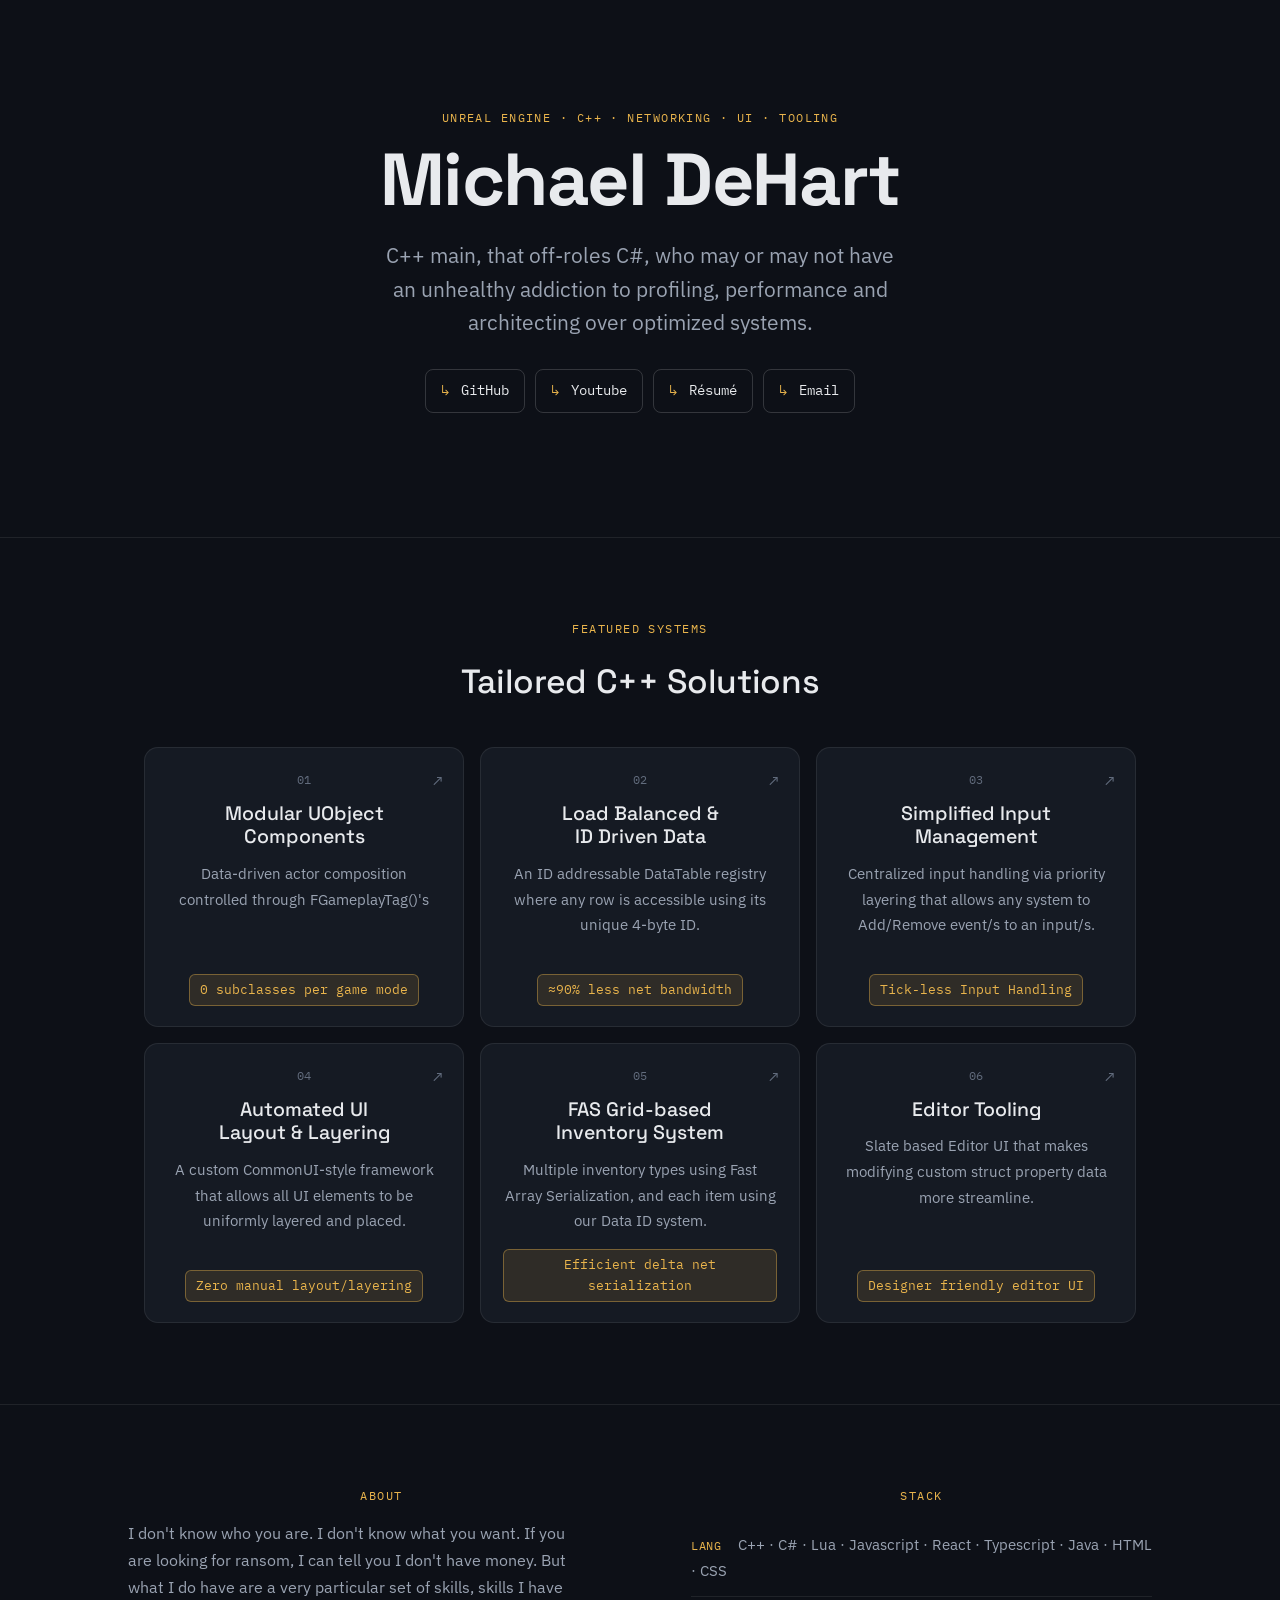
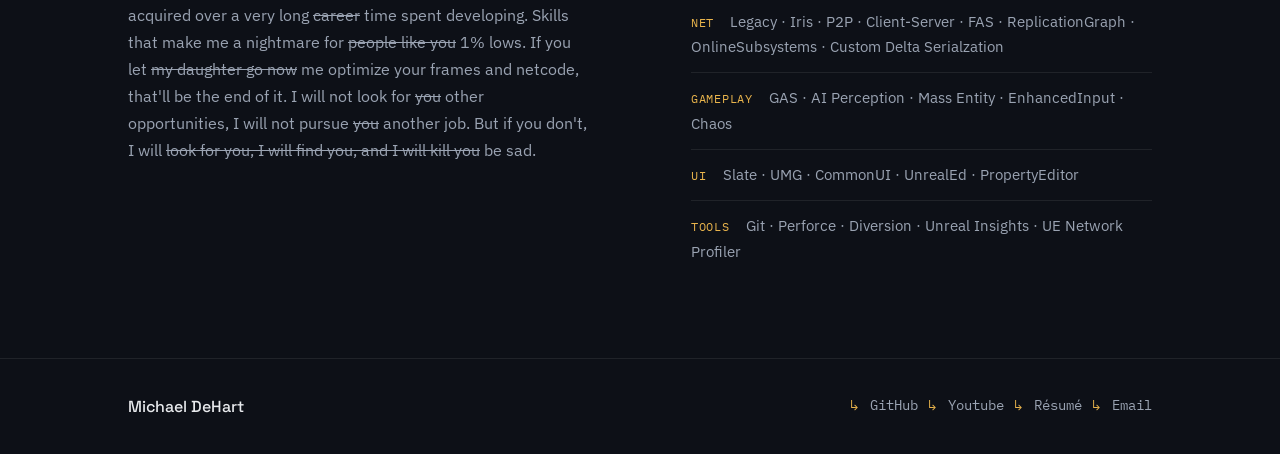
==== commit 3ea675be: "Resume Site Addition" ====
--- a/index.html
+++ b/index.html
@@ -24,6 +24,7 @@
       <nav class="links" aria-label="Profile links">
         <a href="https://github.com/NorthRockStudios"><span class="mono">↳</span> GitHub</a>
         <a href="https://www.youtube.com/@NorthRockStudios"><span class="mono">↳</span> Youtube</a>
+        <a href="resume.html"><span class="mono">↳</span> Résumé</a>
         <a href="mailto:MikeDehart95@gmail.com"><span class="mono">↳</span> Email</a>
       </nav>
 
@@ -72,11 +73,11 @@
         <div>
           <p class="eyebrow">Stack</p>
           <ul class="stack">
-            <li><span class="mono">lang</span> C++ · C# · Lua · Javascript · React · Typescript · Java </li>
-            <li><span class="mono">net</span> NetCore · Iris · FAS · ReplicationGraph · Custom Delta Serialzation </li>
-            <li><span class="mono">gameplay</span> GAS · AI Perception · Mass Entity · EnhancedInput · OnlineSubsystems · Chaos </li>
-            <li><span class="mono">ui</span> Slate · UMG · CommonUI </li>
-            <li><span class="mono">tools</span> Git · Diversion · Unreal Insights · UE5 Network Profiler </li>
+            <li><span class="mono">lang</span> C++ · C# · Lua · Javascript · React · Typescript · Java · HTML · CSS </li>
+            <li><span class="mono">net</span> Legacy · Iris · P2P · Client-Server · FAS · ReplicationGraph · OnlineSubsystems · Custom Delta Serialzation </li>
+            <li><span class="mono">gameplay</span> GAS · AI Perception · Mass Entity · EnhancedInput · Chaos </li>
+            <li><span class="mono">ui</span> Slate · UMG · CommonUI · UnrealEd · PropertyEditor </li>
+            <li><span class="mono">tools</span> Git · Perforce · Diversion · Unreal Insights · UE Network Profiler </li>
           </ul>
         </div>
       </div>
@@ -89,6 +90,7 @@
       <nav class="links links--footer" aria-label="Footer links">
         <a href="https://github.com/NorthRockStudios"><span class="mono">↳</span> GitHub</a>
         <a href="https://www.youtube.com/@NorthRockStudios"><span class="mono">↳</span> Youtube</a>
+        <a href="resume.html"><span class="mono">↳</span> Résumé</a>
         <a href="mailto:MikeDehart95@gmail.com"><span class="mono">↳</span> Email</a>
       </nav>
     </div>
